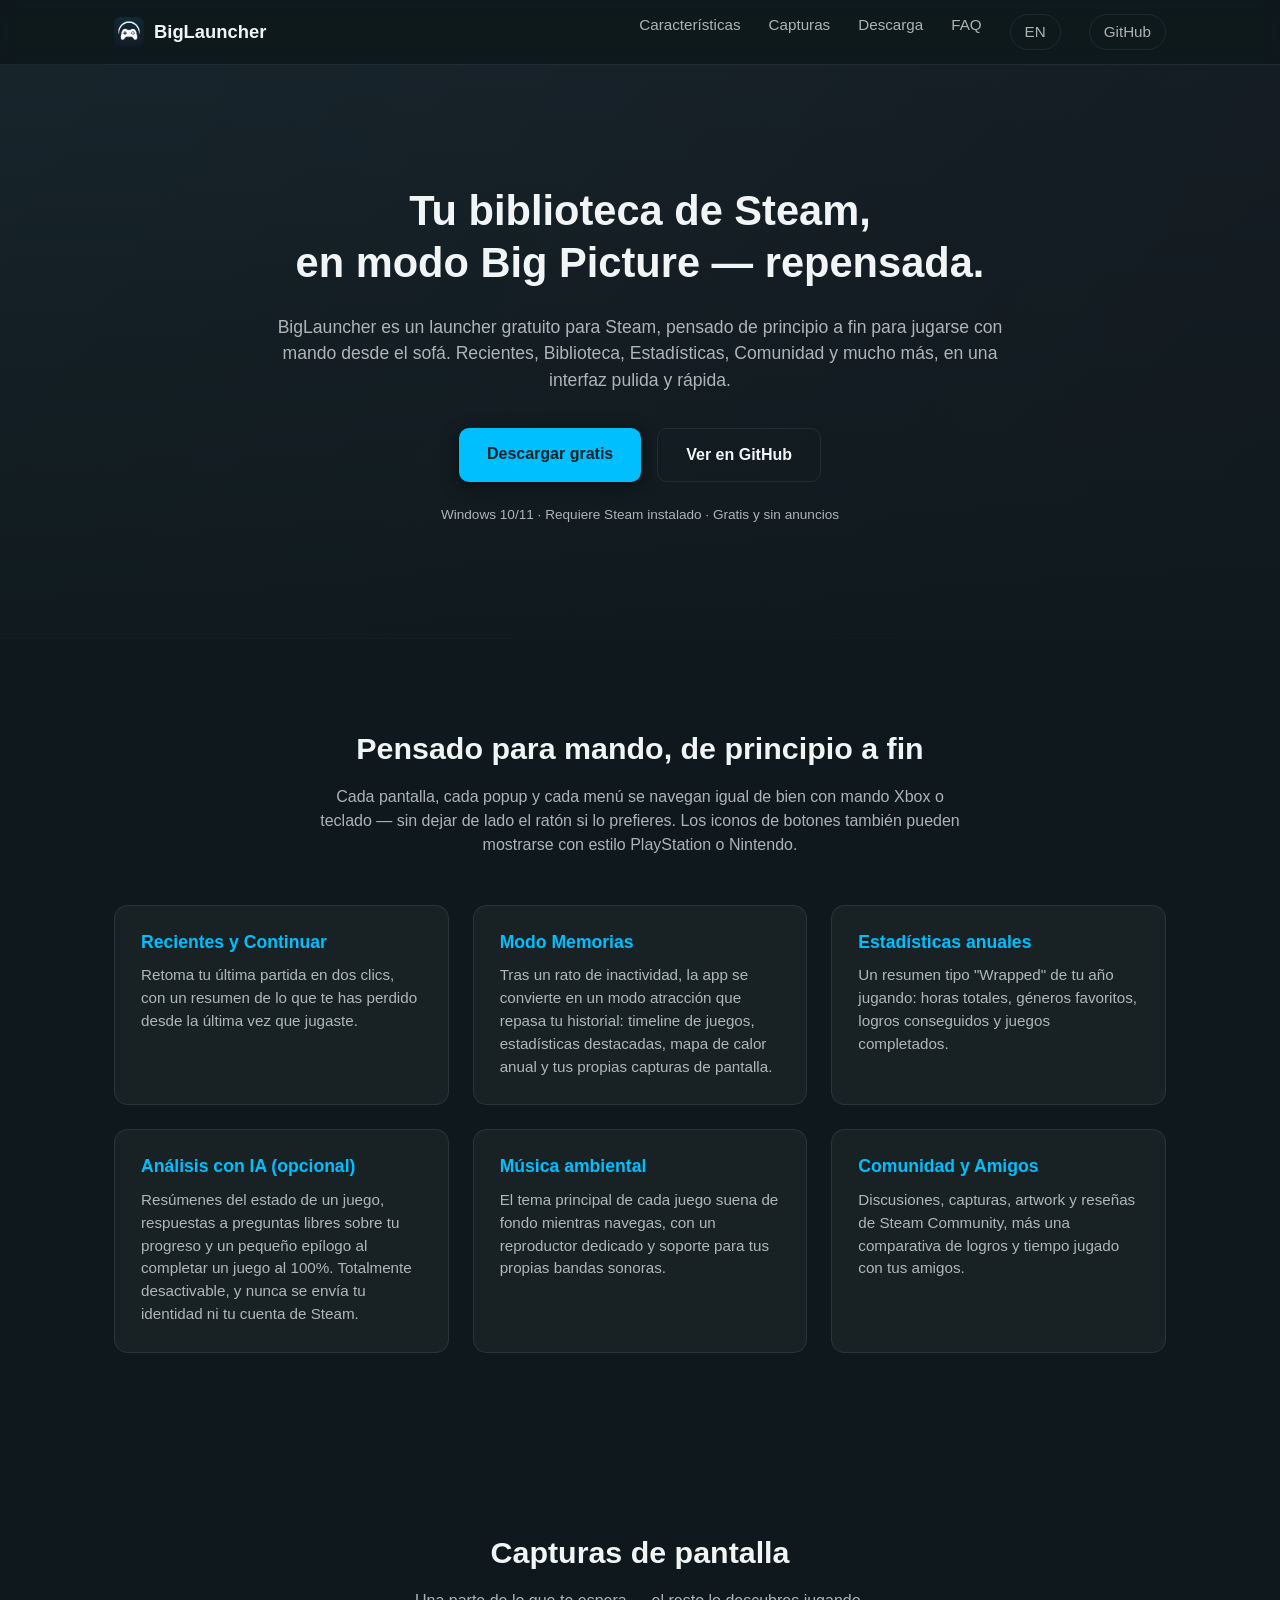
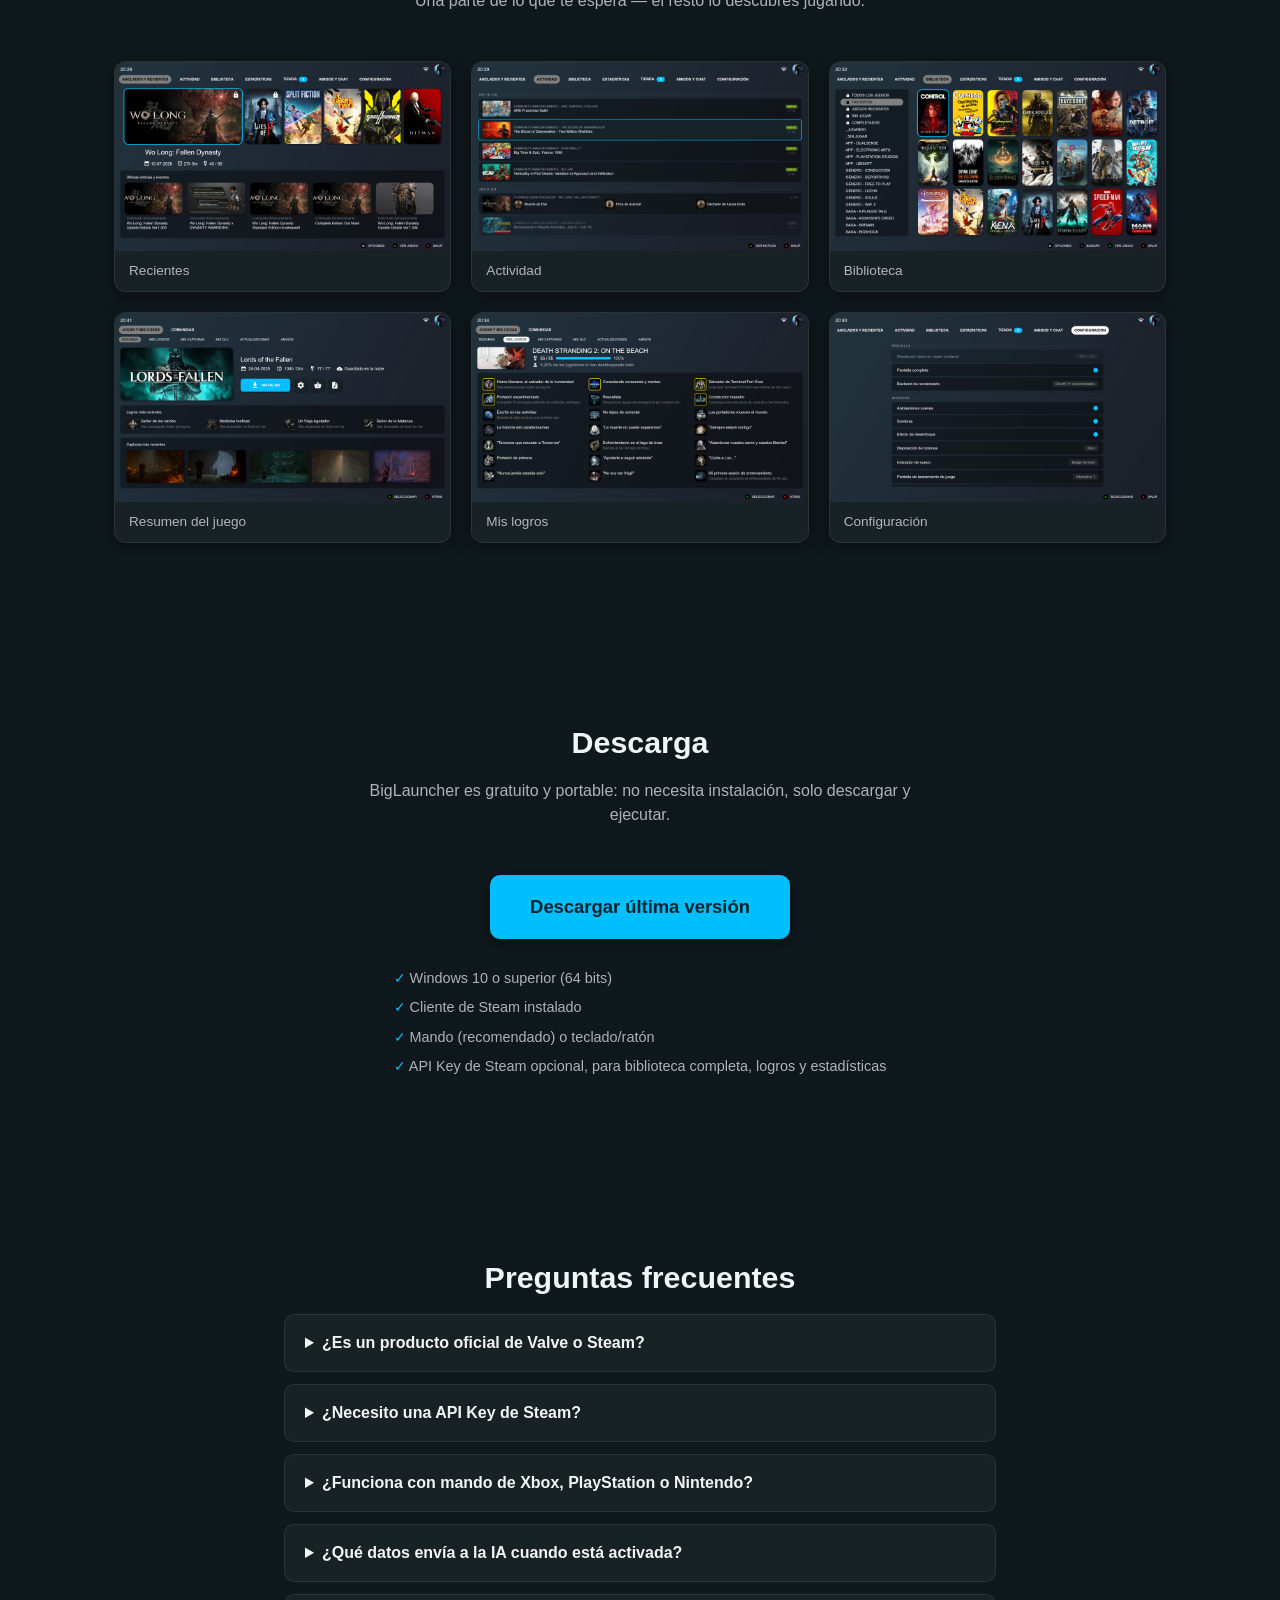
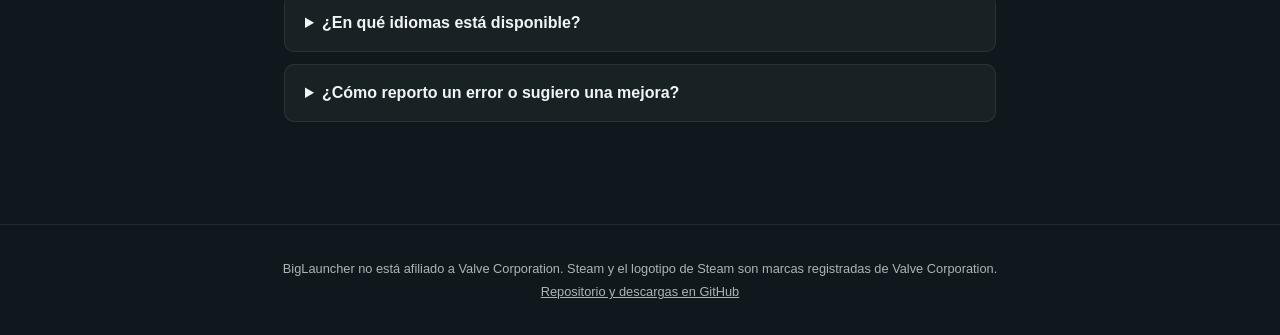
==== index.html @ 406603ac "v1.0.0" ====
<!DOCTYPE html>
<html lang="es">
<head>
  <meta charset="UTF-8">
  <meta name="viewport" content="width=device-width, initial-scale=1.0">
  <title>BigLauncher — Tu Steam en modo Big Picture, repensado para mando</title>
  <meta name="description" content="BigLauncher es un launcher gratuito para Steam con interfaz tipo Big Picture: navegación 100% con mando, Modo Memorias, estadísticas anuales, música ambiental y análisis con IA opcional.">
  <link rel="icon" href="favicon.ico" sizes="any">
  <link rel="icon" href="img/icon.png" type="image/png">
  <link rel="stylesheet" href="css/style.css">
</head>
<body>

  <header class="cabecera">
    <div class="contenedor cabecera-interior">
      <a href="#inicio" class="marca">
        <img src="img/icon.png" alt="" class="marca-icono">
        <span>BigLauncher</span>
      </a>
      <nav class="nav-principal">
        <a href="#caracteristicas">Características</a>
        <a href="#capturas">Capturas</a>
        <a href="#descarga">Descarga</a>
        <a href="#faq">FAQ</a>
        <a href="en/index.html" class="nav-idioma">EN</a>
        <a href="https://github.com/santosferrari85-cloud/biglauncher-web" class="nav-github" target="_blank" rel="noopener">GitHub</a>
      </nav>
    </div>
  </header>

  <main>

    <!-- HERO -->
    <section id="inicio" class="hero">
      <div class="contenedor hero-interior">
        <h1>Tu biblioteca de Steam,<br>en modo Big Picture — repensada.</h1>
        <p class="hero-subtitulo">
          BigLauncher es un launcher gratuito para Steam, pensado de principio a fin
          para jugarse con mando desde el sofá. Recientes, Biblioteca, Estadísticas,
          Comunidad y mucho más, en una interfaz pulida y rápida.
        </p>
        <div class="hero-botones">
          <a href="#descarga" class="boton boton-primario">Descargar gratis</a>
          <a href="https://github.com/santosferrari85-cloud/biglauncher-web" class="boton boton-secundario" target="_blank" rel="noopener">Ver en GitHub</a>
        </div>
        <p class="hero-nota">Windows 10/11 · Requiere Steam instalado · Gratis y sin anuncios</p>
      </div>
    </section>

    <!-- CARACTERÍSTICAS -->
    <section id="caracteristicas" class="seccion">
      <div class="contenedor">
        <h2>Pensado para mando, de principio a fin</h2>
        <p class="seccion-intro">
          Cada pantalla, cada popup y cada menú se navegan igual de bien con mando
          Xbox o teclado — sin dejar de lado el ratón si lo prefieres. Los iconos de
          botones también pueden mostrarse con estilo PlayStation o Nintendo.
        </p>

        <div class="grid-caracteristicas">
          <article class="tarjeta-caracteristica">
            <h3>Recientes y Continuar</h3>
            <p>Retoma tu última partida en dos clics, con un resumen de lo que te has
              perdido desde la última vez que jugaste.</p>
          </article>
          <article class="tarjeta-caracteristica">
            <h3>Modo Memorias</h3>
            <p>Tras un rato de inactividad, la app se convierte en un modo atracción que
              repasa tu historial: timeline de juegos, estadísticas destacadas, mapa de
              calor anual y tus propias capturas de pantalla.</p>
          </article>
          <article class="tarjeta-caracteristica">
            <h3>Estadísticas anuales</h3>
            <p>Un resumen tipo "Wrapped" de tu año jugando: horas totales, géneros
              favoritos, logros conseguidos y juegos completados.</p>
          </article>
          <article class="tarjeta-caracteristica">
            <h3>Análisis con IA (opcional)</h3>
            <p>Resúmenes del estado de un juego, respuestas a preguntas libres sobre tu
              progreso y un pequeño epílogo al completar un juego al 100%. Totalmente
              desactivable, y nunca se envía tu identidad ni tu cuenta de Steam.</p>
          </article>
          <article class="tarjeta-caracteristica">
            <h3>Música ambiental</h3>
            <p>El tema principal de cada juego suena de fondo mientras navegas, con un
              reproductor dedicado y soporte para tus propias bandas sonoras.</p>
          </article>
          <article class="tarjeta-caracteristica">
            <h3>Comunidad y Amigos</h3>
            <p>Discusiones, capturas, artwork y reseñas de Steam Community, más una
              comparativa de logros y tiempo jugado con tus amigos.</p>
          </article>
        </div>
      </div>
    </section>

    <!-- CAPTURAS -->
    <section id="capturas" class="seccion seccion-alterna">
      <div class="contenedor">
        <h2>Capturas de pantalla</h2>
        <p class="seccion-intro">Una parte de lo que te espera — el resto lo descubres jugando.</p>

        <div class="grid-capturas">
          <figure class="captura">
            <img src="img/capturas/recientes.jpg" alt="Pantalla Recientes de BigLauncher, con la biblioteca destacada y noticias del juego seleccionado" loading="lazy">
            <figcaption>Recientes</figcaption>
          </figure>
          <figure class="captura">
            <img src="img/capturas/actividad.jpg" alt="Pantalla de Actividad con logros desbloqueados y noticias recientes" loading="lazy">
            <figcaption>Actividad</figcaption>
          </figure>
          <figure class="captura">
            <img src="img/capturas/biblioteca.jpg" alt="Biblioteca de juegos de BigLauncher en vista de rejilla con filtros y colecciones" loading="lazy">
            <figcaption>Biblioteca</figcaption>
          </figure>
          <figure class="captura">
            <img src="img/capturas/jugar_resumen.jpg" alt="Pantalla de resumen de un juego con logros y capturas recientes" loading="lazy">
            <figcaption>Resumen del juego</figcaption>
          </figure>
          <figure class="captura">
            <img src="img/capturas/jugar_logros.jpg" alt="Pestaña Mis logros con el progreso de logros de un juego" loading="lazy">
            <figcaption>Mis logros</figcaption>
          </figure>
          <figure class="captura">
            <img src="img/capturas/configuracion.jpg" alt="Pantalla de Configuración de BigLauncher" loading="lazy">
            <figcaption>Configuración</figcaption>
          </figure>
        </div>
      </div>
    </section>

    <!-- DESCARGA -->
    <section id="descarga" class="seccion">
      <div class="contenedor descarga-interior">
        <h2>Descarga</h2>
        <p class="seccion-intro">
          BigLauncher es gratuito y portable: no necesita instalación, solo descargar
          y ejecutar.
        </p>

        <a href="https://github.com/santosferrari85-cloud/biglauncher-web/releases" class="boton boton-primario boton-grande" target="_blank" rel="noopener">
          Descargar última versión
        </a>

        <ul class="descarga-requisitos">
          <li>Windows 10 o superior (64 bits)</li>
          <li>Cliente de Steam instalado</li>
          <li>Mando (recomendado) o teclado/ratón</li>
          <li>API Key de Steam opcional, para biblioteca completa, logros y estadísticas</li>
        </ul>
      </div>
    </section>

    <!-- FAQ -->
    <section id="faq" class="seccion seccion-alterna">
      <div class="contenedor contenedor-estrecho">
        <h2>Preguntas frecuentes</h2>

        <details class="faq-item">
          <summary>¿Es un producto oficial de Valve o Steam?</summary>
          <p>No. BigLauncher es un proyecto independiente, sin ánimo de lucro y no
            afiliado a Valve Corporation. "Steam" es una marca registrada de Valve.</p>
        </details>

        <details class="faq-item">
          <summary>¿Necesito una API Key de Steam?</summary>
          <p>No es obligatoria. Sin ella, BigLauncher sigue mostrando tus juegos
            instalados y funciona con normalidad, pero algunas funciones (biblioteca
            completa, logros, estadísticas, amigos) necesitan una API Key gratuita que
            se obtiene desde tu cuenta de Steam y se introduce en Configuración. Si no
            sabes dónde encontrarla, el propio menú de Configuración tiene un acceso
            directo para conseguirla.</p>
        </details>

        <details class="faq-item">
          <summary>¿Funciona con mando de Xbox, PlayStation o Nintendo?</summary>
          <p>El mando de Xbox está confirmado y probado. Para PlayStation y Nintendo,
            BigLauncher puede mostrar los iconos de botones con ese estilo desde
            Configuración, pero no está garantizado que el mando en sí funcione
            correctamente — depende de si Windows lo reconoce como un mando estándar.
            El teclado funciona siempre.</p>
        </details>

        <details class="faq-item">
          <summary>¿Qué datos envía a la IA cuando está activada?</summary>
          <p>Solo información sobre el propio juego (nombre, géneros, tiempo jugado,
            logros, noticias). Nunca se envía tu nombre de usuario, tu Steam ID ni tu
            API Key. La función es opcional y está desactivada por defecto.</p>
        </details>

        <details class="faq-item">
          <summary>¿En qué idiomas está disponible?</summary>
          <p>Español, inglés, francés y alemán.</p>
        </details>

        <details class="faq-item">
          <summary>¿Cómo reporto un error o sugiero una mejora?</summary>
          <p>A través de los <a href="https://github.com/santosferrari85-cloud/biglauncher-web/issues" target="_blank" rel="noopener">Issues del repositorio en GitHub</a>.</p>
        </details>
      </div>
    </section>

  </main>

  <footer class="pie">
    <div class="contenedor pie-interior">
      <p>BigLauncher no está afiliado a Valve Corporation. Steam y el logotipo de
        Steam son marcas registradas de Valve Corporation.</p>
      <p><a href="https://github.com/santosferrari85-cloud/biglauncher-web" target="_blank" rel="noopener">Repositorio y descargas en GitHub</a></p>
    </div>
  </footer>

</body>
</html>
---- css/style.css ----
:root {
  --foco: #00bfff;
  --fondo: #0f191d;
  --superficie: rgba(22, 35, 40, 1);
  --superficie-alterna: rgba(15, 25, 29, 1);
  --panel: rgba(255, 255, 255, 0.04);
  --borde: rgba(255, 255, 255, 0.08);
  --texto: #f2f5f6;
  --texto-tenue: rgba(242, 245, 246, 0.7);
  --sombra: 0 4px 18px rgba(0, 0, 0, 0.45);
}

* {
  box-sizing: border-box;
}

html {
  scroll-behavior: smooth;
}

body {
  margin: 0;
  font-family: 'Segoe UI', Arial, sans-serif;
  background-color: var(--fondo);
  color: var(--texto);
  line-height: 1.5;
}

a {
  color: inherit;
}

h1, h2, h3 {
  line-height: 1.25;
  margin: 0 0 0.6em;
}

.contenedor {
  max-width: 1100px;
  margin: 0 auto;
  padding: 0 24px;
}

.contenedor-estrecho {
  max-width: 760px;
}

/* Cabecera */

.cabecera {
  position: sticky;
  top: 0;
  z-index: 10;
  background: rgba(15, 25, 29, 0.92);
  backdrop-filter: blur(8px);
  border-bottom: 1px solid var(--borde);
}

.cabecera-interior {
  display: flex;
  align-items: center;
  justify-content: space-between;
  height: 64px;
}

.marca {
  display: flex;
  align-items: center;
  gap: 10px;
  text-decoration: none;
  font-weight: 700;
  font-size: 1.15rem;
  color: var(--texto);
}

.marca-icono {
  width: 30px;
  height: 30px;
  border-radius: 6px;
}

.nav-principal {
  display: flex;
  gap: 28px;
}

.nav-principal a {
  text-decoration: none;
  color: var(--texto-tenue);
  font-size: 0.95rem;
  transition: color 0.15s;
}

.nav-principal a:hover {
  color: var(--foco);
}

.nav-github,
.nav-idioma {
  border: 1px solid var(--borde);
  padding: 6px 14px;
  border-radius: 20px;
}

/* Hero */

.hero {
  background-image: linear-gradient(180deg, rgba(15, 25, 29, 0.55) 0%, rgba(15, 25, 29, 0.95) 100%), url("../img/background.jpg");
  background-size: cover;
  background-position: center;
  padding: 120px 0 100px;
  text-align: center;
}

.hero-interior {
  max-width: 780px;
}

.hero h1 {
  font-size: 2.6rem;
  font-weight: 800;
}

.hero-subtitulo {
  font-size: 1.1rem;
  color: var(--texto-tenue);
  margin-bottom: 2em;
}

.hero-botones {
  display: flex;
  gap: 16px;
  justify-content: center;
  flex-wrap: wrap;
  margin-bottom: 1.4em;
}

.hero-nota {
  color: var(--texto-tenue);
  font-size: 0.85rem;
}

/* Botones */

.boton {
  display: inline-block;
  padding: 14px 28px;
  border-radius: 10px;
  text-decoration: none;
  font-weight: 600;
  font-size: 1rem;
  transition: transform 0.15s, background-color 0.15s;
}

.boton:hover {
  transform: translateY(-2px);
}

.boton-primario {
  background-color: var(--foco);
  color: #06222c;
  box-shadow: var(--sombra);
}

.boton-primario:hover {
  background-color: #33cdff;
}

.boton-secundario {
  background-color: transparent;
  color: var(--texto);
  border: 1px solid var(--borde);
}

.boton-secundario:hover {
  border-color: var(--foco);
  color: var(--foco);
}

.boton-grande {
  font-size: 1.15rem;
  padding: 18px 40px;
}

/* Secciones */

.seccion {
  padding: 90px 0;
}

.seccion-alterna {
  background-color: var(--superficie-alterna);
}

.seccion h2 {
  font-size: 1.9rem;
  text-align: center;
}

.seccion-intro {
  text-align: center;
  color: var(--texto-tenue);
  max-width: 640px;
  margin: 0 auto 3em;
}

/* Características */

.grid-caracteristicas {
  display: grid;
  grid-template-columns: repeat(auto-fit, minmax(280px, 1fr));
  gap: 24px;
}

.tarjeta-caracteristica {
  background-color: var(--panel);
  border: 1px solid var(--borde);
  border-radius: 14px;
  padding: 26px;
}

.tarjeta-caracteristica h3 {
  font-size: 1.1rem;
  color: var(--foco);
}

.tarjeta-caracteristica p {
  color: var(--texto-tenue);
  margin: 0;
  font-size: 0.95rem;
}

/* Capturas */

.grid-capturas {
  display: grid;
  grid-template-columns: repeat(auto-fit, minmax(280px, 1fr));
  gap: 20px;
}

.captura {
  margin: 0;
  border-radius: 12px;
  overflow: hidden;
  border: 1px solid var(--borde);
  background-color: var(--panel);
  box-shadow: var(--sombra);
}

.captura img {
  display: block;
  width: 100%;
  aspect-ratio: 16 / 9;
  object-fit: cover;
  object-position: top;
}

.captura figcaption {
  padding: 10px 14px;
  font-size: 0.85rem;
  color: var(--texto-tenue);
}

/* Descarga */

.descarga-interior {
  text-align: center;
  max-width: 640px;
}

.descarga-requisitos {
  list-style: none;
  padding: 0;
  margin: 2em 0 0;
  display: inline-flex;
  flex-direction: column;
  gap: 8px;
  text-align: left;
  color: var(--texto-tenue);
  font-size: 0.9rem;
}

.descarga-requisitos li::before {
  content: "✓ ";
  color: var(--foco);
}

/* FAQ */

.faq-item {
  background-color: var(--panel);
  border: 1px solid var(--borde);
  border-radius: 10px;
  padding: 16px 20px;
  margin-bottom: 12px;
}

.faq-item summary {
  cursor: pointer;
  font-weight: 600;
}

.faq-item p {
  color: var(--texto-tenue);
  margin: 12px 0 0;
  font-size: 0.95rem;
}

/* Pie */

.pie {
  border-top: 1px solid var(--borde);
  padding: 30px 0;
}

.pie-interior {
  text-align: center;
  color: var(--texto-tenue);
  font-size: 0.8rem;
}

.pie-interior p {
  margin: 0.3em 0;
}

@media (max-width: 640px) {
  .nav-principal {
    display: none;
  }
  .hero h1 {
    font-size: 2rem;
  }
}
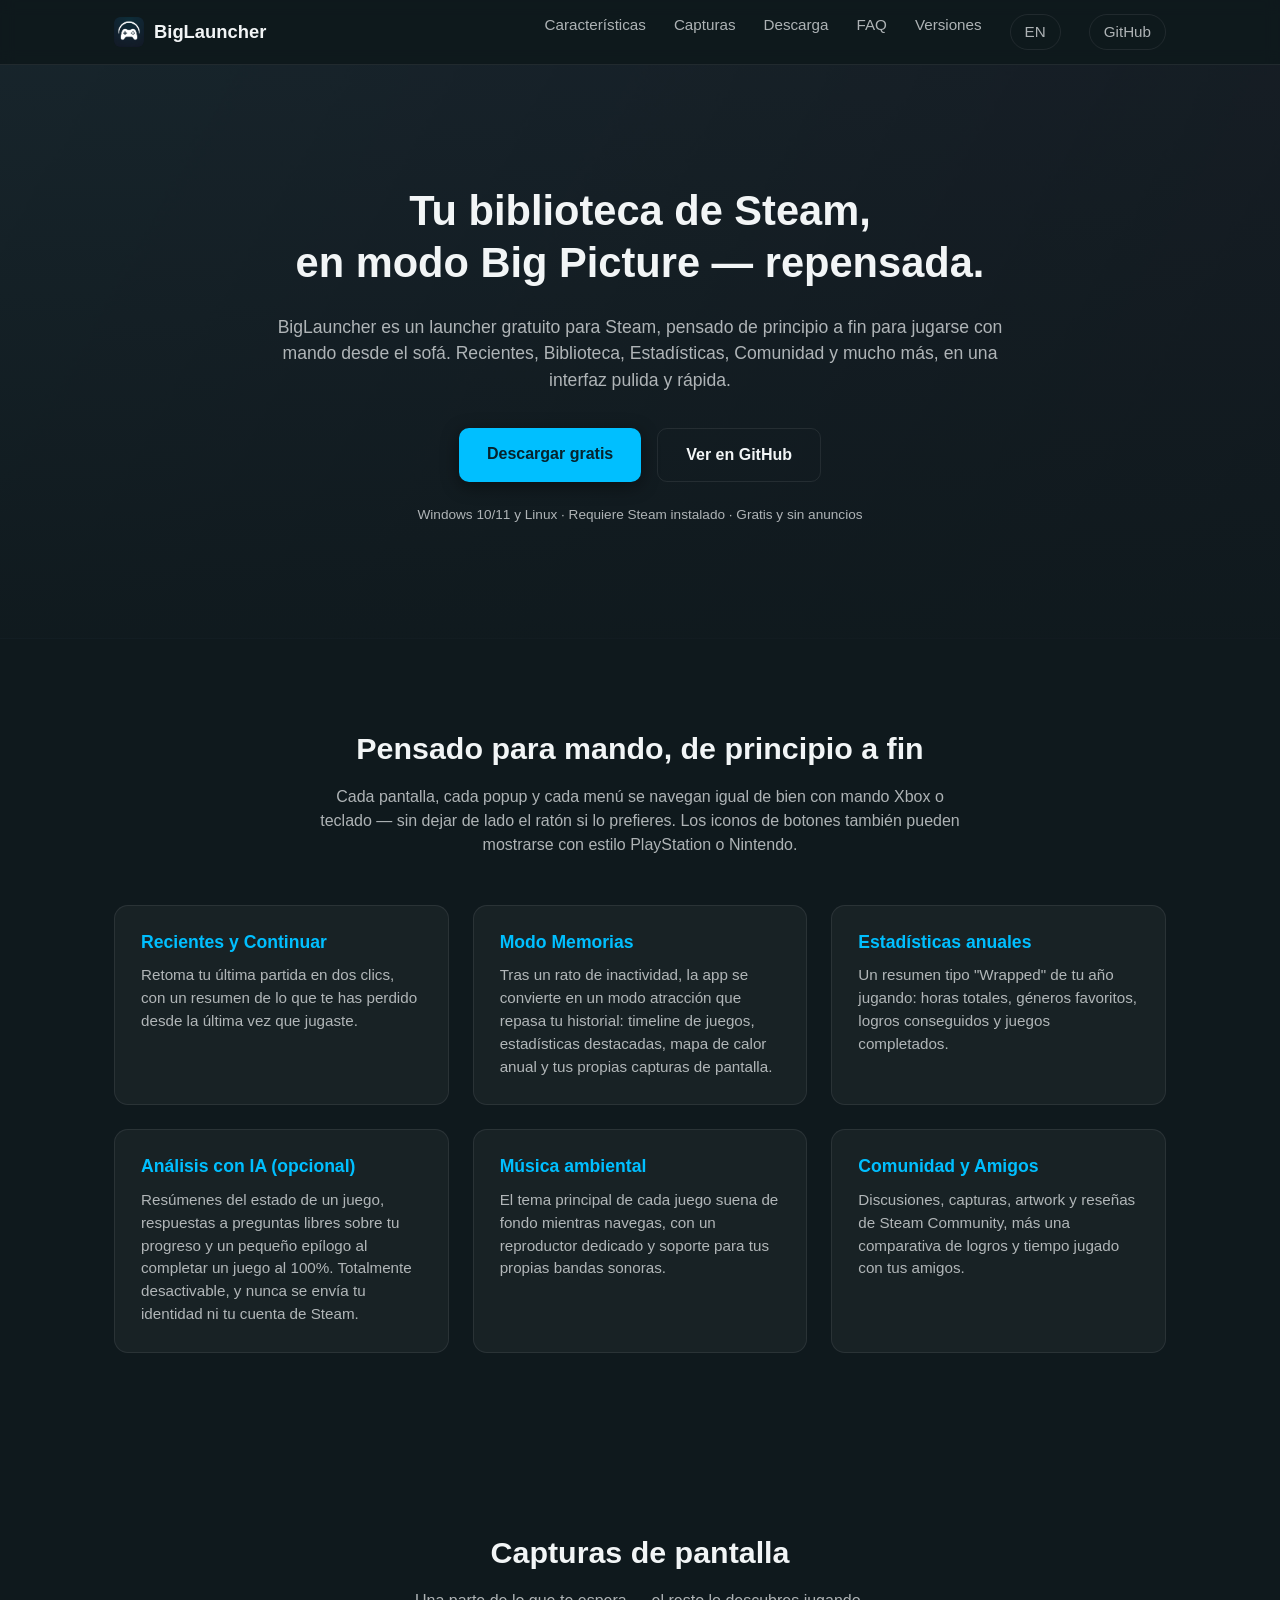
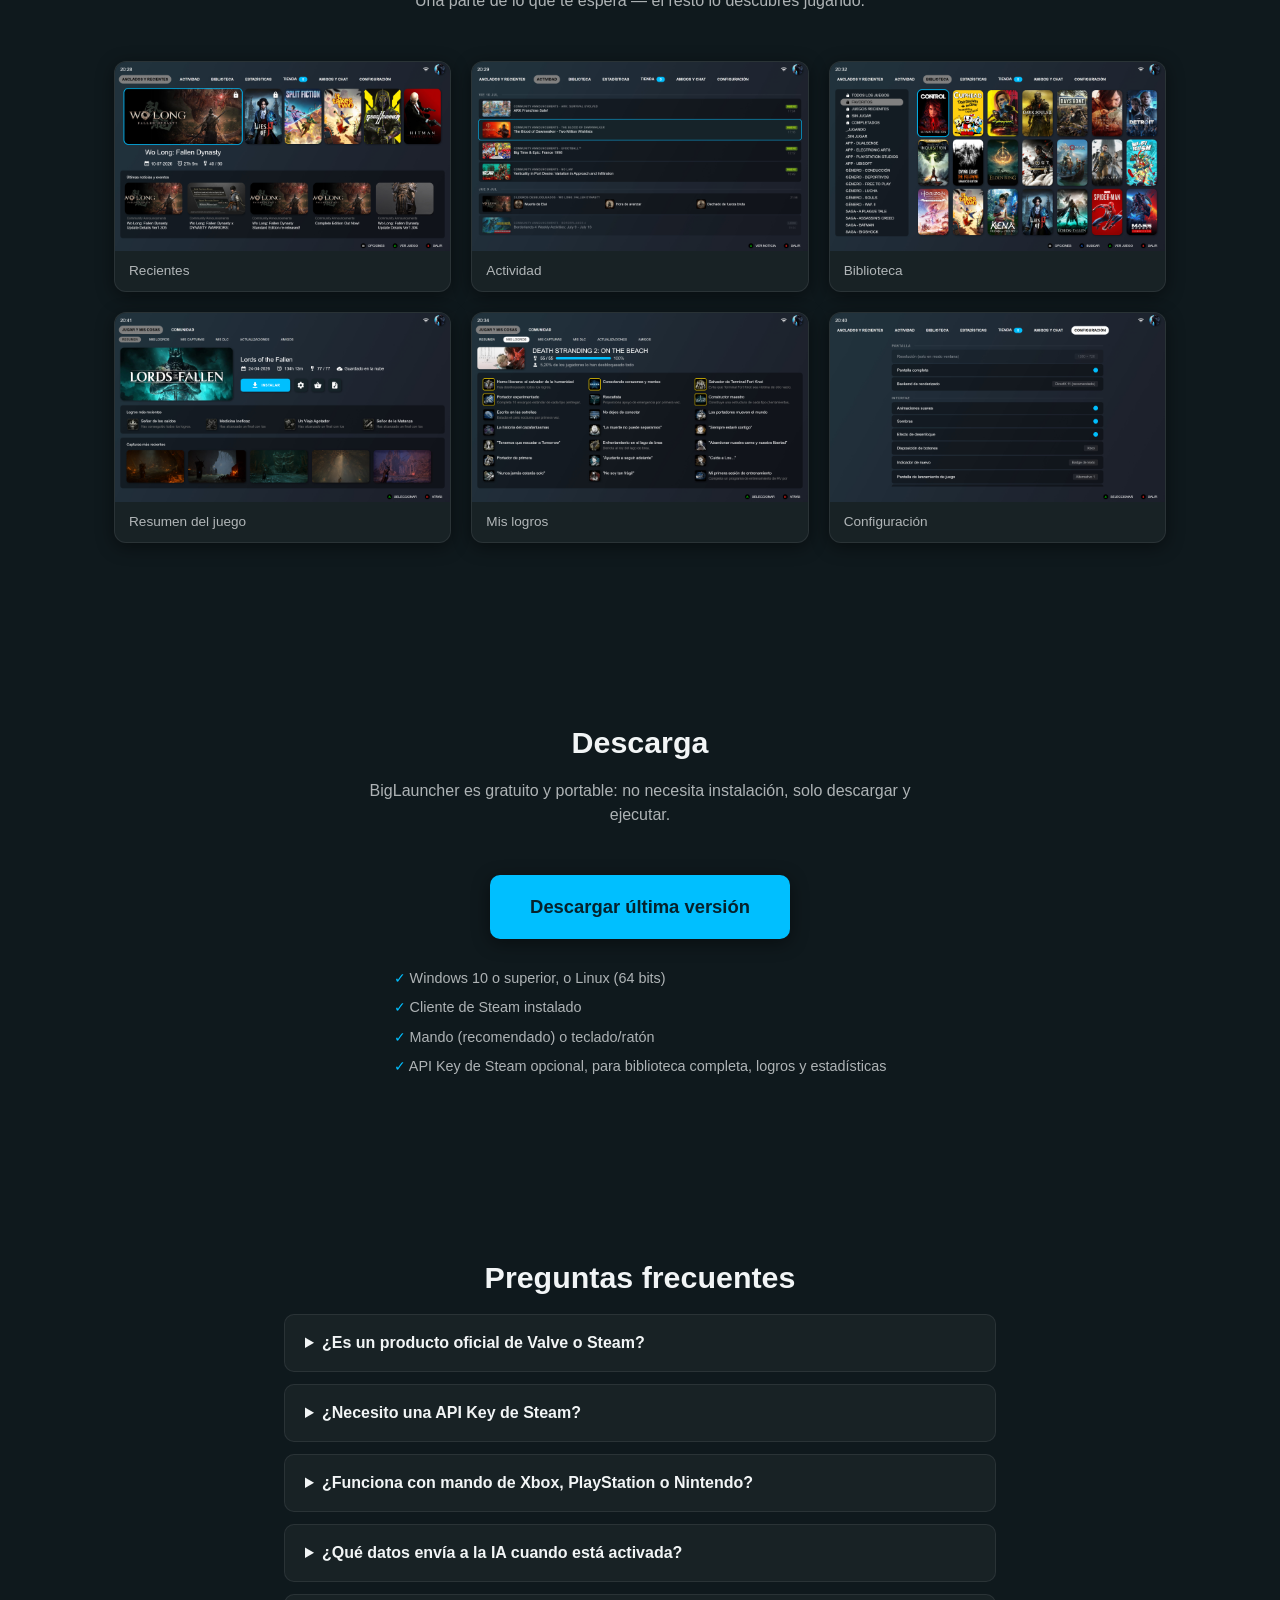
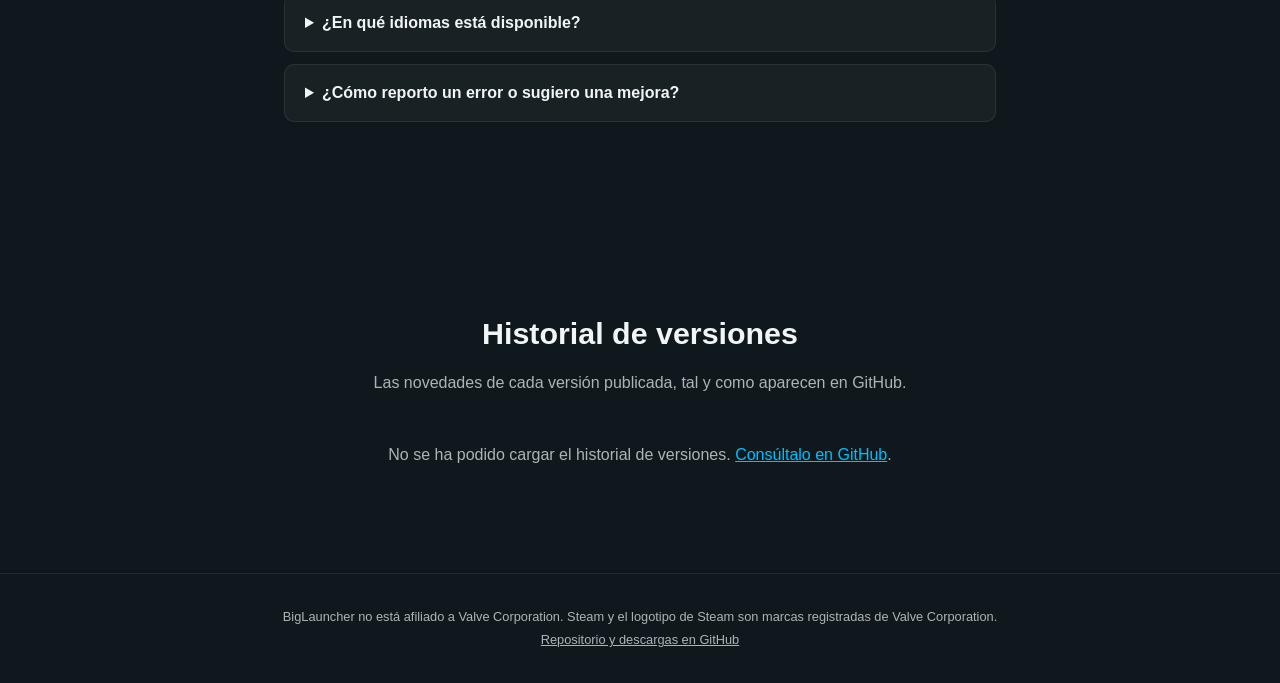
==== commit 85270cf3: "v1.3.0" ====
--- a/index.html
+++ b/index.html
@@ -22,6 +22,7 @@
         <a href="#capturas">Capturas</a>
         <a href="#descarga">Descarga</a>
         <a href="#faq">FAQ</a>
+        <a href="#versiones">Versiones</a>
         <a href="en/index.html" class="nav-idioma">EN</a>
         <a href="https://github.com/santosferrari85-cloud/biglauncher-web" class="nav-github" target="_blank" rel="noopener">GitHub</a>
       </nav>
@@ -43,7 +44,7 @@
           <a href="#descarga" class="boton boton-primario">Descargar gratis</a>
           <a href="https://github.com/santosferrari85-cloud/biglauncher-web" class="boton boton-secundario" target="_blank" rel="noopener">Ver en GitHub</a>
         </div>
-        <p class="hero-nota">Windows 10/11 · Requiere Steam instalado · Gratis y sin anuncios</p>
+        <p class="hero-nota">Windows 10/11 y Linux · Requiere Steam instalado · Gratis y sin anuncios</p>
       </div>
     </section>
 
@@ -143,7 +144,7 @@
         </a>
 
         <ul class="descarga-requisitos">
-          <li>Windows 10 o superior (64 bits)</li>
+          <li>Windows 10 o superior, o Linux (64 bits)</li>
           <li>Cliente de Steam instalado</li>
           <li>Mando (recomendado) o teclado/ratón</li>
           <li>API Key de Steam opcional, para biblioteca completa, logros y estadísticas</li>
@@ -177,7 +178,7 @@
           <p>El mando de Xbox está confirmado y probado. Para PlayStation y Nintendo,
             BigLauncher puede mostrar los iconos de botones con ese estilo desde
             Configuración, pero no está garantizado que el mando en sí funcione
-            correctamente — depende de si Windows lo reconoce como un mando estándar.
+            correctamente — depende de si el sistema lo reconoce como un mando estándar.
             El teclado funciona siempre.</p>
         </details>
 
@@ -197,6 +198,17 @@
           <summary>¿Cómo reporto un error o sugiero una mejora?</summary>
           <p>A través de los <a href="https://github.com/santosferrari85-cloud/biglauncher-web/issues" target="_blank" rel="noopener">Issues del repositorio en GitHub</a>.</p>
         </details>
+      </div>
+    </section>
+
+    <!-- HISTORIAL DE VERSIONES -->
+    <section id="versiones" class="seccion">
+      <div class="contenedor contenedor-estrecho">
+        <h2>Historial de versiones</h2>
+        <p class="seccion-intro">Las novedades de cada versión publicada, tal y como aparecen en GitHub.</p>
+        <div id="historial" class="historial" data-idioma="es" aria-live="polite">
+          <p class="historial-estado">Cargando versiones…</p>
+        </div>
       </div>
     </section>
 
@@ -210,5 +222,6 @@
     </div>
   </footer>
 
+  <script src="js/historial.js" defer></script>
 </body>
 </html>
--- a/css/style.css
+++ b/css/style.css
@@ -306,6 +306,96 @@
   font-size: 0.95rem;
 }
 
+/* Historial de versiones */
+
+.historial-estado {
+  text-align: center;
+  color: var(--texto-tenue);
+}
+
+.historial-estado a {
+  color: var(--foco);
+}
+
+.historial-version {
+  background-color: var(--panel);
+  border: 1px solid var(--borde);
+  border-radius: 10px;
+  padding: 16px 20px;
+  margin-bottom: 12px;
+}
+
+.historial-version summary {
+  cursor: pointer;
+  display: flex;
+  align-items: center;
+  flex-wrap: wrap;
+  gap: 6px 12px;
+}
+
+.historial-nombre {
+  font-weight: 700;
+  font-size: 1.05rem;
+}
+
+.historial-actual {
+  background-color: var(--foco);
+  color: #06222c;
+  font-size: 0.75rem;
+  font-weight: 700;
+  padding: 2px 10px;
+  border-radius: 20px;
+}
+
+.historial-cuerpo {
+  color: var(--texto-tenue);
+  font-size: 0.95rem;
+  margin-top: 12px;
+}
+
+.historial-cuerpo ul {
+  margin: 0;
+  padding-left: 1.2em;
+}
+
+.historial-cuerpo li {
+  margin-bottom: 6px;
+}
+
+.historial-cuerpo h4 {
+  color: var(--texto);
+  margin: 1em 0 0.4em;
+}
+
+.historial-cuerpo p {
+  margin: 0 0 0.6em;
+}
+
+.historial-cuerpo code {
+  background-color: var(--borde);
+  padding: 1px 5px;
+  border-radius: 4px;
+}
+
+.historial-enlaces {
+  display: flex;
+  flex-wrap: wrap;
+  align-items: center;
+  gap: 8px 16px;
+  margin-top: 14px;
+  padding-top: 12px;
+  border-top: 1px solid var(--borde);
+  font-size: 0.85rem;
+}
+
+.historial-enlaces a {
+  color: var(--foco);
+}
+
+.historial-github {
+  margin-left: auto;
+}
+
 /* Pie */
 
 .pie {
@@ -321,6 +411,12 @@
 
 .pie-interior p {
   margin: 0.3em 0;
+}
+
+@media (max-width: 960px) {
+  .nav-principal {
+    gap: 16px;
+  }
 }
 
 @media (max-width: 640px) {
